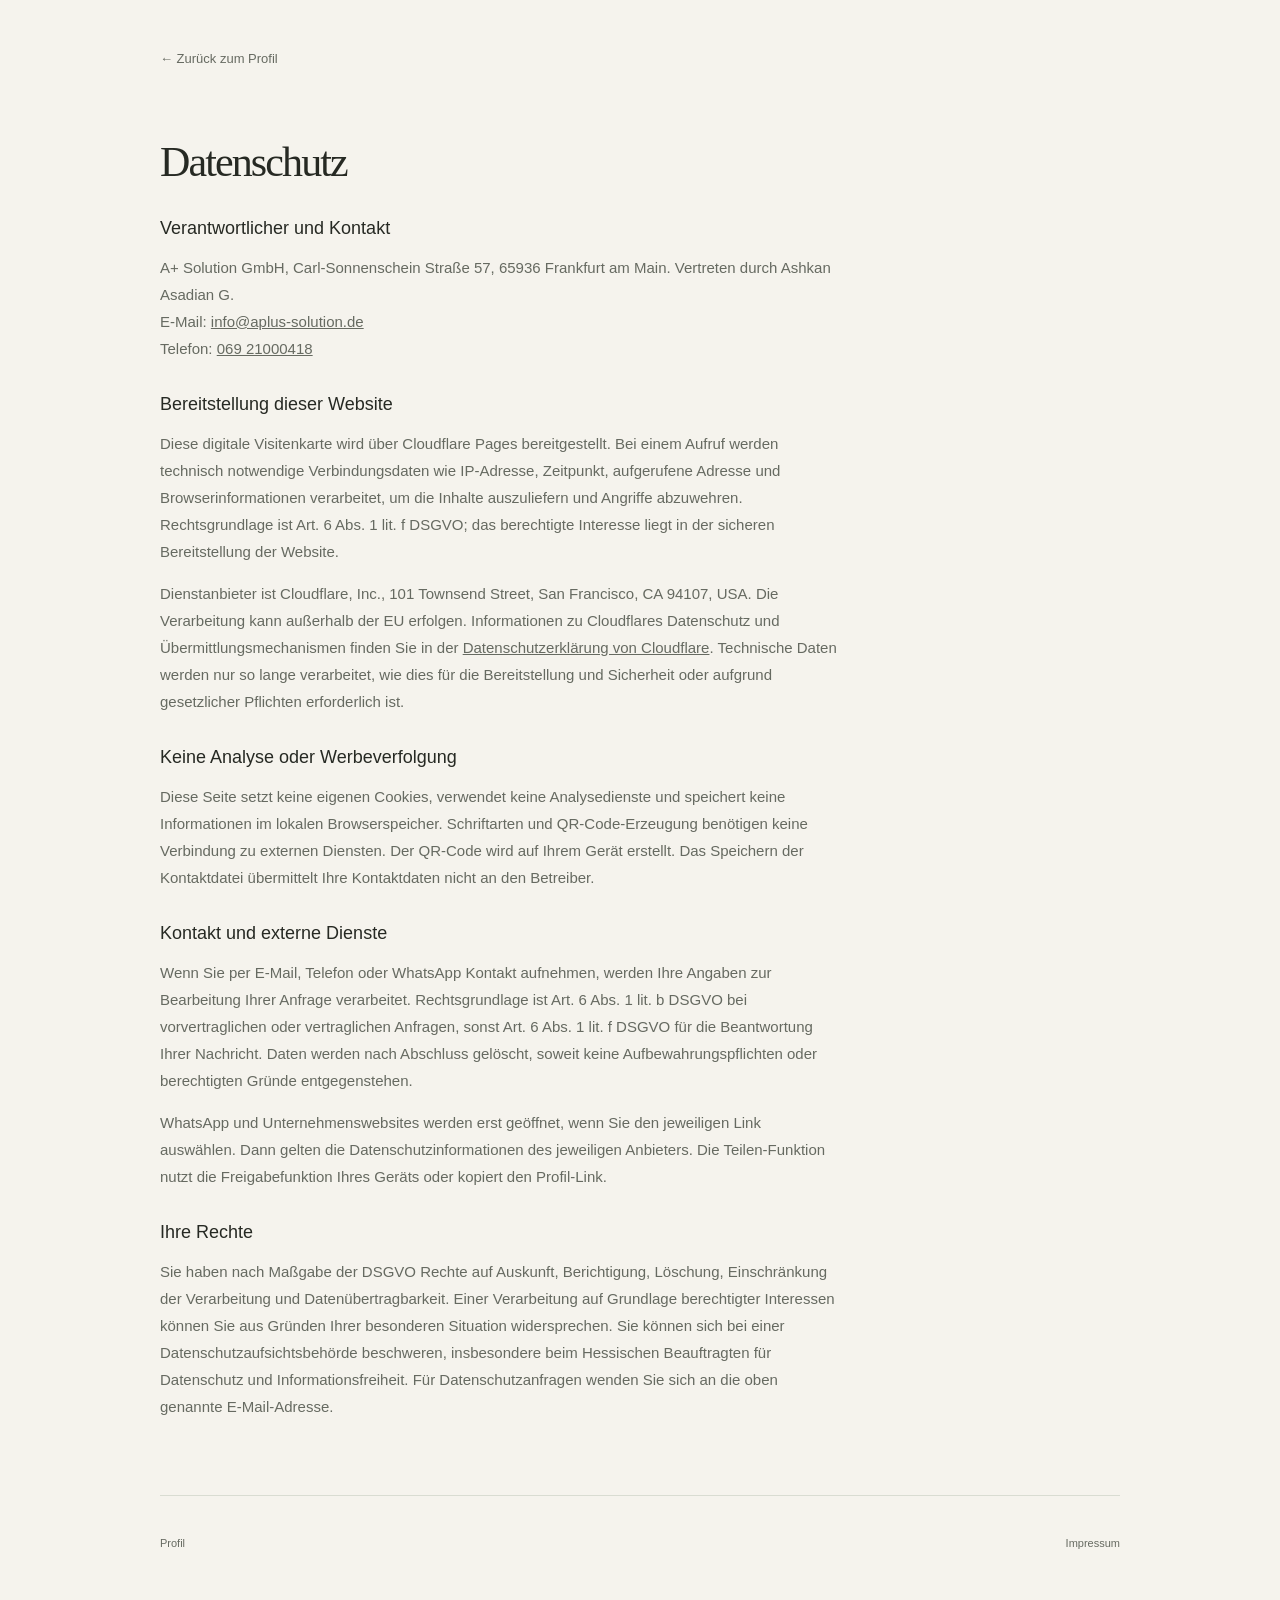
==== datenschutz.html @ 25a26a16 "Redesign personal card with restrained ivory editorial identity" ====
<!doctype html><html lang="de"><head><meta charset="utf-8"><meta name="viewport" content="width=device-width,initial-scale=1"><meta name="robots" content="noindex"><title>Datenschutz · Ashkan Asadian</title><link rel="stylesheet" href="./styles.css"><link rel="icon" href="./favicon.svg"></head><body><div class="page"><header><a href="./">← Zurück zum Profil</a></header><main class="legal"><h1>Datenschutz</h1><h2>Verantwortlicher und Kontakt</h2><p>A+ Solution GmbH, Carl-Sonnenschein Straße 57, 65936 Frankfurt am Main. Vertreten durch Ashkan Asadian G.<br>E-Mail: <a href="mailto:info@aplus-solution.de">info@aplus-solution.de</a><br>Telefon: <a href="tel:+496921000418">069 21000418</a></p><h2>Bereitstellung dieser Website</h2><p>Diese digitale Visitenkarte wird über Cloudflare Pages bereitgestellt. Bei einem Aufruf werden technisch notwendige Verbindungsdaten wie IP-Adresse, Zeitpunkt, aufgerufene Adresse und Browserinformationen verarbeitet, um die Inhalte auszuliefern und Angriffe abzuwehren. Rechtsgrundlage ist Art. 6 Abs. 1 lit. f DSGVO; das berechtigte Interesse liegt in der sicheren Bereitstellung der Website.</p><p>Dienstanbieter ist Cloudflare, Inc., 101 Townsend Street, San Francisco, CA 94107, USA. Die Verarbeitung kann außerhalb der EU erfolgen. Informationen zu Cloudflares Datenschutz und Übermittlungsmechanismen finden Sie in der <a href="https://www.cloudflare.com/privacypolicy/">Datenschutzerklärung von Cloudflare</a>. Technische Daten werden nur so lange verarbeitet, wie dies für die Bereitstellung und Sicherheit oder aufgrund gesetzlicher Pflichten erforderlich ist.</p><h2>Keine Analyse oder Werbeverfolgung</h2><p>Diese Seite setzt keine eigenen Cookies, verwendet keine Analysedienste und speichert keine Informationen im lokalen Browserspeicher. Schriftarten und QR-Code-Erzeugung benötigen keine Verbindung zu externen Diensten. Der QR-Code wird auf Ihrem Gerät erstellt. Das Speichern der Kontaktdatei übermittelt Ihre Kontaktdaten nicht an den Betreiber.</p><h2>Kontakt und externe Dienste</h2><p>Wenn Sie per E-Mail, Telefon oder WhatsApp Kontakt aufnehmen, werden Ihre Angaben zur Bearbeitung Ihrer Anfrage verarbeitet. Rechtsgrundlage ist Art. 6 Abs. 1 lit. b DSGVO bei vorvertraglichen oder vertraglichen Anfragen, sonst Art. 6 Abs. 1 lit. f DSGVO für die Beantwortung Ihrer Nachricht. Daten werden nach Abschluss gelöscht, soweit keine Aufbewahrungspflichten oder berechtigten Gründe entgegenstehen.</p><p>WhatsApp und Unternehmenswebsites werden erst geöffnet, wenn Sie den jeweiligen Link auswählen. Dann gelten die Datenschutzinformationen des jeweiligen Anbieters. Die Teilen-Funktion nutzt die Freigabefunktion Ihres Geräts oder kopiert den Profil-Link.</p><h2>Ihre Rechte</h2><p>Sie haben nach Maßgabe der DSGVO Rechte auf Auskunft, Berichtigung, Löschung, Einschränkung der Verarbeitung und Datenübertragbarkeit. Einer Verarbeitung auf Grundlage berechtigter Interessen können Sie aus Gründen Ihrer besonderen Situation widersprechen. Sie können sich bei einer Datenschutzaufsichtsbehörde beschweren, insbesondere beim Hessischen Beauftragten für Datenschutz und Informationsfreiheit. Für Datenschutzanfragen wenden Sie sich an die oben genannte E-Mail-Adresse.</p></main><footer><a href="./">Profil</a><a href="https://aplus-solution.de/impressum/">Impressum</a></footer></div></body></html>
---- styles.css ----
/* A quiet, typography-led identity. All assets are served locally. */
:root{color-scheme:light;--paper:#f5f3ed;--ink:#262923;--muted:#666a61;--line:#d9dcd2;--accent:#424e3c;font-family:Arial,Helvetica,sans-serif;color:var(--ink);background:var(--paper);font-synthesis:none}
*{box-sizing:border-box}html{scroll-behavior:smooth;scroll-padding-top:28px}body{margin:0}a{color:inherit;text-decoration:none}button{font:inherit;color:inherit;cursor:pointer}a,button{-webkit-tap-highlight-color:transparent}button,a{touch-action:manipulation}button{border:0}a:focus-visible,button:focus-visible{outline:2px solid var(--accent);outline-offset:5px}::selection{background:#dce1d4}.page{max-width:1064px;margin:auto;padding:0 52px}header{display:flex;justify-content:space-between;align-items:center;padding-top:36px;font-size:13px;color:var(--muted)}header a{display:flex;gap:14px;align-items:center;min-height:44px}.intro{padding:76px 0 70px;max-width:690px}.role{font-size:14px;margin:0 0 23px}h1{font-family:Georgia,'Times New Roman',serif;font-size:clamp(38px,5.4vw,62px);font-weight:400;line-height:1.09;letter-spacing:-.045em;margin:0}h1 span{color:var(--accent)}.introduction{max-width:465px;font-size:16px;line-height:1.75;color:var(--muted);margin:26px 0 29px}.intro-actions{display:flex;align-items:center;gap:27px;flex-wrap:wrap}.primary{display:inline-flex;justify-content:center;align-items:center;gap:32px;min-height:52px;background:var(--ink);color:var(--paper);padding:14px 22px;border-radius:3px;font-size:14px;transition:background .18s}.primary:hover{background:var(--accent)}.text-link{font-size:14px;min-height:48px;display:inline-flex;align-items:center;gap:16px}.text-link:hover,footer a:hover,.utilities button:hover{text-decoration:underline;text-underline-offset:5px}h2{font-size:13px;font-weight:400;color:var(--muted);margin:0}.companies{border-top:1px solid var(--line);padding:28px 0 42px}.company-list{display:grid;grid-template-columns:1fr 1fr;gap:60px;margin-top:28px}.company{display:flex;justify-content:space-between;gap:15px;padding:4px 0 8px}.company h3{font-size:22px;font-weight:400;letter-spacing:-.035em;margin:0 0 15px}.company h3 small{font-size:14px;letter-spacing:0}.company p{font-size:14px;line-height:1.7;color:var(--muted);margin:0 0 18px}.domain{font-size:12px;color:var(--muted)}.arrow{font-size:21px;transition:transform .18s}.company:hover .arrow{transform:translate(2px,-2px)}.company:hover .domain{text-decoration:underline;text-underline-offset:4px}.contact{border-top:1px solid var(--line);padding:30px 0 45px;display:grid;grid-template-columns:1fr 1fr;column-gap:60px}.contact-note{font-size:13px;line-height:1.6;color:var(--muted);max-width:220px;margin-top:14px}.contact-links a{min-height:48px;display:flex;align-items:center;justify-content:space-between;gap:15px;font-size:14px}.contact-links a:hover>span:first-child{text-decoration:underline;text-underline-offset:4px}.detail{font-size:12px;color:var(--muted)}.utilities{grid-column:2;display:flex;gap:26px;margin-top:17px}.utilities button{min-height:44px;padding:0;background:none;font-size:12px}footer{border-top:1px solid var(--line);padding:25px 0 35px;display:flex;justify-content:space-between;gap:20px;font-size:11px;color:var(--muted)}footer nav{display:flex;gap:24px}footer a{display:inline-flex;align-items:center;min-height:44px}footer>span{display:flex;align-items:center}.skip{position:absolute;left:20px;top:-100px;background:var(--ink);color:var(--paper);padding:14px;z-index:5}.skip:focus{top:12px}dialog{width:min(390px,calc(100% - 32px));border:0;border-radius:5px;padding:25px;background:var(--paper);color:var(--ink);max-height:calc(100dvh - 32px);overflow:auto}dialog::backdrop{background:rgb(25 28 23 / .45)}.dialog-heading{display:flex;align-items:center;justify-content:space-between;gap:10px}.dialog-heading h2{font-size:17px;color:var(--ink)}#qr-close{width:44px;height:44px;flex-shrink:0;background:none;font-size:27px}dialog p{font-size:13px;color:var(--muted);line-height:1.6}.qr-frame{padding:20px;background:white;width:248px;max-width:100%;margin:24px auto}#qr-render{width:208px;max-width:100%;aspect-ratio:1}#qr-render img,#qr-render canvas{max-width:100%;height:auto}dialog .primary{width:100%}#toast{position:fixed;bottom:max(24px,env(safe-area-inset-bottom));left:50%;transform:translateX(-50%);padding:14px 20px;border-radius:3px;max-width:calc(100% - 32px);width:max-content;background:var(--ink);color:var(--paper);font-size:13px;opacity:0;pointer-events:none;transition:opacity .2s}#toast.visible{opacity:1}[hidden]{display:none!important}.legal{padding:60px 0;max-width:680px}.legal h1{font-size:42px}.legal h2{font-size:18px;color:var(--ink);margin-top:32px}.legal p{font-size:15px;line-height:1.8;color:var(--muted)}.legal a{text-decoration:underline;overflow-wrap:anywhere}
@media(max-width:650px){.page{padding:0 25px}header{padding-top:18px;font-size:12px}.intro{padding:42px 0 44px}.role{font-size:12px;margin-bottom:19px}h1{font-size:clamp(35px,8.4vw,51px)}.introduction{font-size:14px;line-height:1.7;margin:23px 0}.intro-actions{gap:6px;align-items:stretch;flex-direction:column}.primary{min-height:52px}.text-link{justify-content:center;font-size:13px}.companies{padding:25px 0 31px}.company-list{grid-template-columns:1fr;gap:29px;margin-top:24px}.company h3{font-size:22px;margin-bottom:10px}.company p{font-size:13px;margin-bottom:10px;max-width:290px}.desktop-break{display:none}.contact{grid-template-columns:1fr;padding:26px 0 30px;gap:10px}.contact-note{max-width:none;margin:10px 0 12px;font-size:12px}.contact-links a{min-height:51px}.utilities{grid-column:auto;margin-top:12px;gap:30px}footer{flex-direction:column;gap:8px;padding:22px 0 24px}footer nav{gap:25px}.legal{padding:40px 0}.legal h1{font-size:34px}}
@media(max-width:350px){.page{padding-inline:20px}.intro{padding-top:28px}.detail{font-size:11px}h1{font-size:34px}}
@media(prefers-reduced-motion:reduce){html{scroll-behavior:auto}*,*::before,*::after{transition:none!important}}
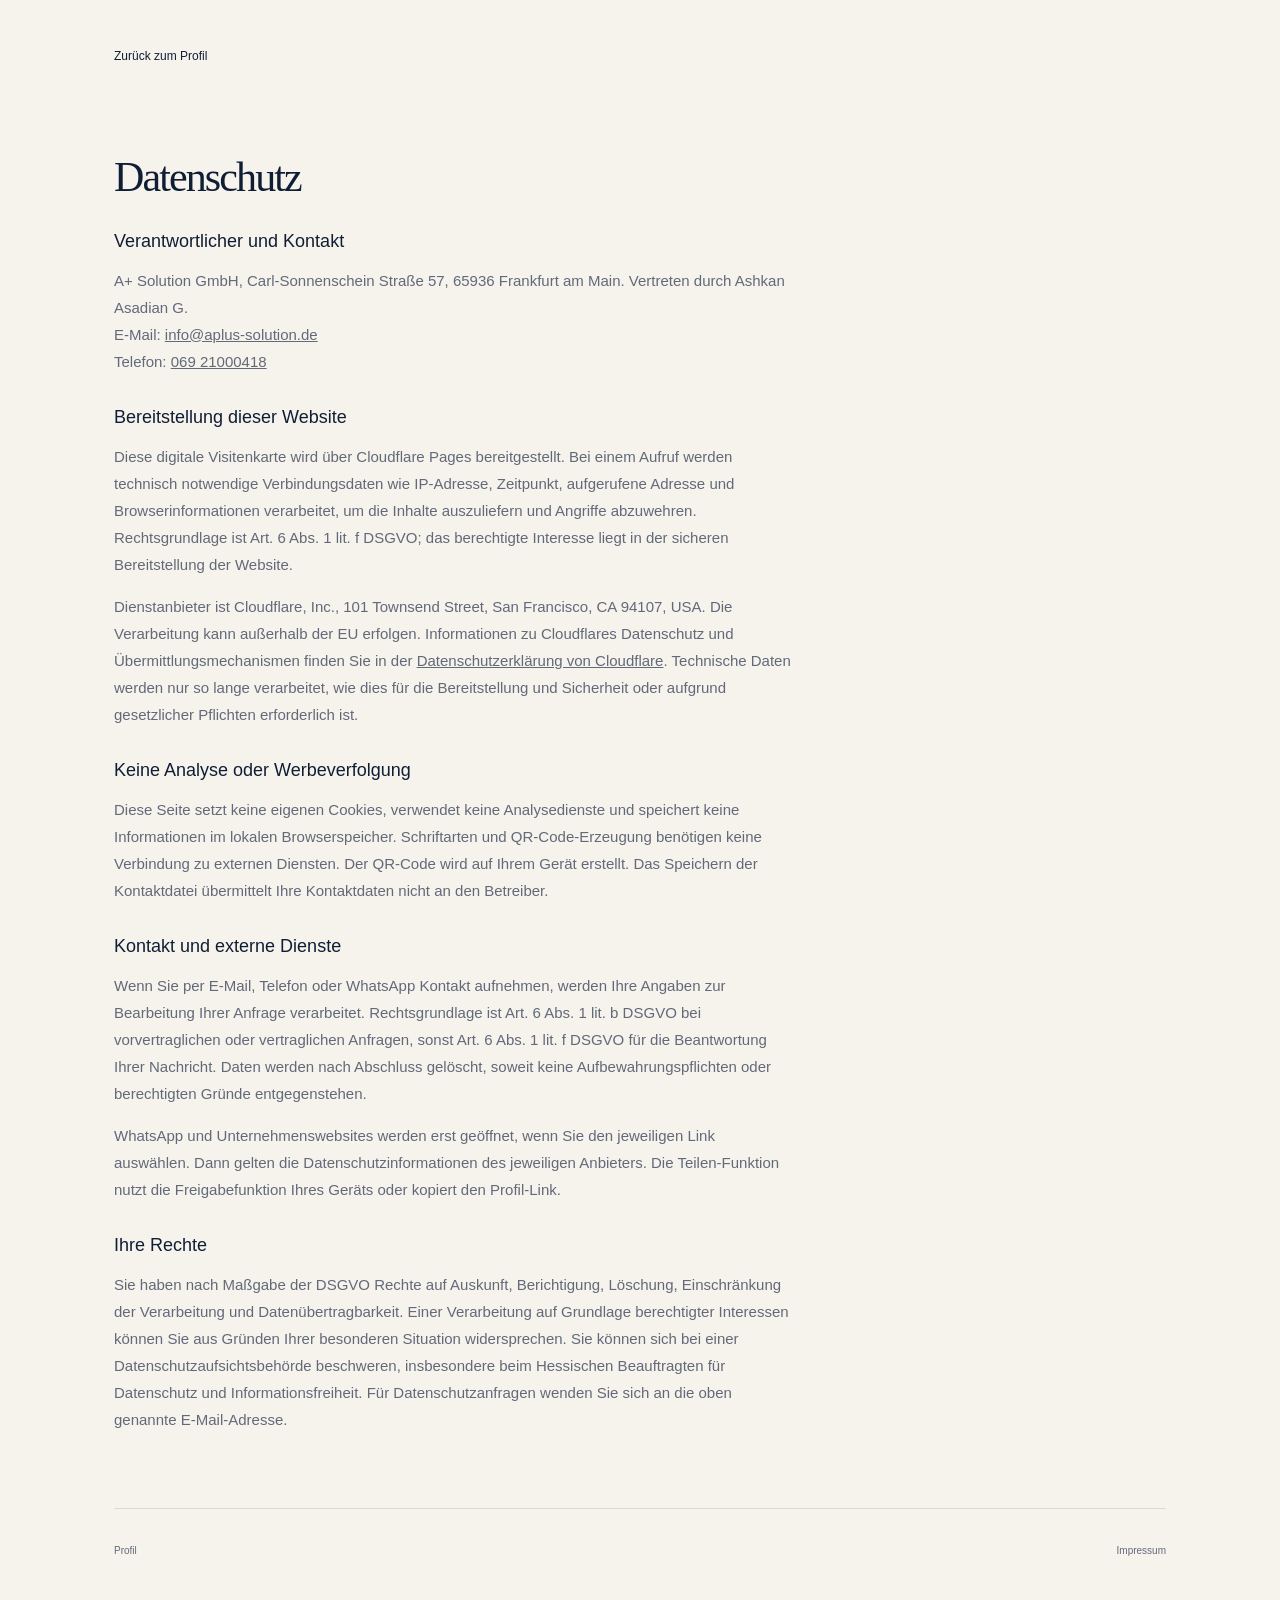
==== commit ce125da9: "Apply navy and gold identity, remove arrows and embed critical styles" ====
--- a/datenschutz.html
+++ b/datenschutz.html
@@ -1 +1 @@
-<!doctype html><html lang="de"><head><meta charset="utf-8"><meta name="viewport" content="width=device-width,initial-scale=1"><meta name="robots" content="noindex"><title>Datenschutz · Ashkan Asadian</title><link rel="stylesheet" href="./styles.css"><link rel="icon" href="./favicon.svg"></head><body><div class="page"><header><a href="./">← Zurück zum Profil</a></header><main class="legal"><h1>Datenschutz</h1><h2>Verantwortlicher und Kontakt</h2><p>A+ Solution GmbH, Carl-Sonnenschein Straße 57, 65936 Frankfurt am Main. Vertreten durch Ashkan Asadian G.<br>E-Mail: <a href="mailto:info@aplus-solution.de">info@aplus-solution.de</a><br>Telefon: <a href="tel:+496921000418">069 21000418</a></p><h2>Bereitstellung dieser Website</h2><p>Diese digitale Visitenkarte wird über Cloudflare Pages bereitgestellt. Bei einem Aufruf werden technisch notwendige Verbindungsdaten wie IP-Adresse, Zeitpunkt, aufgerufene Adresse und Browserinformationen verarbeitet, um die Inhalte auszuliefern und Angriffe abzuwehren. Rechtsgrundlage ist Art. 6 Abs. 1 lit. f DSGVO; das berechtigte Interesse liegt in der sicheren Bereitstellung der Website.</p><p>Dienstanbieter ist Cloudflare, Inc., 101 Townsend Street, San Francisco, CA 94107, USA. Die Verarbeitung kann außerhalb der EU erfolgen. Informationen zu Cloudflares Datenschutz und Übermittlungsmechanismen finden Sie in der <a href="https://www.cloudflare.com/privacypolicy/">Datenschutzerklärung von Cloudflare</a>. Technische Daten werden nur so lange verarbeitet, wie dies für die Bereitstellung und Sicherheit oder aufgrund gesetzlicher Pflichten erforderlich ist.</p><h2>Keine Analyse oder Werbeverfolgung</h2><p>Diese Seite setzt keine eigenen Cookies, verwendet keine Analysedienste und speichert keine Informationen im lokalen Browserspeicher. Schriftarten und QR-Code-Erzeugung benötigen keine Verbindung zu externen Diensten. Der QR-Code wird auf Ihrem Gerät erstellt. Das Speichern der Kontaktdatei übermittelt Ihre Kontaktdaten nicht an den Betreiber.</p><h2>Kontakt und externe Dienste</h2><p>Wenn Sie per E-Mail, Telefon oder WhatsApp Kontakt aufnehmen, werden Ihre Angaben zur Bearbeitung Ihrer Anfrage verarbeitet. Rechtsgrundlage ist Art. 6 Abs. 1 lit. b DSGVO bei vorvertraglichen oder vertraglichen Anfragen, sonst Art. 6 Abs. 1 lit. f DSGVO für die Beantwortung Ihrer Nachricht. Daten werden nach Abschluss gelöscht, soweit keine Aufbewahrungspflichten oder berechtigten Gründe entgegenstehen.</p><p>WhatsApp und Unternehmenswebsites werden erst geöffnet, wenn Sie den jeweiligen Link auswählen. Dann gelten die Datenschutzinformationen des jeweiligen Anbieters. Die Teilen-Funktion nutzt die Freigabefunktion Ihres Geräts oder kopiert den Profil-Link.</p><h2>Ihre Rechte</h2><p>Sie haben nach Maßgabe der DSGVO Rechte auf Auskunft, Berichtigung, Löschung, Einschränkung der Verarbeitung und Datenübertragbarkeit. Einer Verarbeitung auf Grundlage berechtigter Interessen können Sie aus Gründen Ihrer besonderen Situation widersprechen. Sie können sich bei einer Datenschutzaufsichtsbehörde beschweren, insbesondere beim Hessischen Beauftragten für Datenschutz und Informationsfreiheit. Für Datenschutzanfragen wenden Sie sich an die oben genannte E-Mail-Adresse.</p></main><footer><a href="./">Profil</a><a href="https://aplus-solution.de/impressum/">Impressum</a></footer></div></body></html>+<!doctype html><html lang="de"><head><meta charset="utf-8"><meta name="viewport" content="width=device-width,initial-scale=1"><meta name="robots" content="noindex"><title>Datenschutz · Ashkan Asadian</title><link rel="stylesheet" href="./styles.css?v=988e90525bb2"><link rel="icon" href="./favicon.svg"></head><body><div class="page"><header><a href="./">Zurück zum Profil</a></header><main class="legal"><h1>Datenschutz</h1><h2>Verantwortlicher und Kontakt</h2><p>A+ Solution GmbH, Carl-Sonnenschein Straße 57, 65936 Frankfurt am Main. Vertreten durch Ashkan Asadian G.<br>E-Mail: <a href="mailto:info@aplus-solution.de">info@aplus-solution.de</a><br>Telefon: <a href="tel:+496921000418">069 21000418</a></p><h2>Bereitstellung dieser Website</h2><p>Diese digitale Visitenkarte wird über Cloudflare Pages bereitgestellt. Bei einem Aufruf werden technisch notwendige Verbindungsdaten wie IP-Adresse, Zeitpunkt, aufgerufene Adresse und Browserinformationen verarbeitet, um die Inhalte auszuliefern und Angriffe abzuwehren. Rechtsgrundlage ist Art. 6 Abs. 1 lit. f DSGVO; das berechtigte Interesse liegt in der sicheren Bereitstellung der Website.</p><p>Dienstanbieter ist Cloudflare, Inc., 101 Townsend Street, San Francisco, CA 94107, USA. Die Verarbeitung kann außerhalb der EU erfolgen. Informationen zu Cloudflares Datenschutz und Übermittlungsmechanismen finden Sie in der <a href="https://www.cloudflare.com/privacypolicy/">Datenschutzerklärung von Cloudflare</a>. Technische Daten werden nur so lange verarbeitet, wie dies für die Bereitstellung und Sicherheit oder aufgrund gesetzlicher Pflichten erforderlich ist.</p><h2>Keine Analyse oder Werbeverfolgung</h2><p>Diese Seite setzt keine eigenen Cookies, verwendet keine Analysedienste und speichert keine Informationen im lokalen Browserspeicher. Schriftarten und QR-Code-Erzeugung benötigen keine Verbindung zu externen Diensten. Der QR-Code wird auf Ihrem Gerät erstellt. Das Speichern der Kontaktdatei übermittelt Ihre Kontaktdaten nicht an den Betreiber.</p><h2>Kontakt und externe Dienste</h2><p>Wenn Sie per E-Mail, Telefon oder WhatsApp Kontakt aufnehmen, werden Ihre Angaben zur Bearbeitung Ihrer Anfrage verarbeitet. Rechtsgrundlage ist Art. 6 Abs. 1 lit. b DSGVO bei vorvertraglichen oder vertraglichen Anfragen, sonst Art. 6 Abs. 1 lit. f DSGVO für die Beantwortung Ihrer Nachricht. Daten werden nach Abschluss gelöscht, soweit keine Aufbewahrungspflichten oder berechtigten Gründe entgegenstehen.</p><p>WhatsApp und Unternehmenswebsites werden erst geöffnet, wenn Sie den jeweiligen Link auswählen. Dann gelten die Datenschutzinformationen des jeweiligen Anbieters. Die Teilen-Funktion nutzt die Freigabefunktion Ihres Geräts oder kopiert den Profil-Link.</p><h2>Ihre Rechte</h2><p>Sie haben nach Maßgabe der DSGVO Rechte auf Auskunft, Berichtigung, Löschung, Einschränkung der Verarbeitung und Datenübertragbarkeit. Einer Verarbeitung auf Grundlage berechtigter Interessen können Sie aus Gründen Ihrer besonderen Situation widersprechen. Sie können sich bei einer Datenschutzaufsichtsbehörde beschweren, insbesondere beim Hessischen Beauftragten für Datenschutz und Informationsfreiheit. Für Datenschutzanfragen wenden Sie sich an die oben genannte E-Mail-Adresse.</p></main><footer><a href="./">Profil</a><a href="https://aplus-solution.de/impressum/">Impressum</a></footer></div></body></html>
--- a/styles.css
+++ b/styles.css
@@ -1,6 +1,167 @@
-/* A quiet, typography-led identity. All assets are served locally. */
-:root{color-scheme:light;--paper:#f5f3ed;--ink:#262923;--muted:#666a61;--line:#d9dcd2;--accent:#424e3c;font-family:Arial,Helvetica,sans-serif;color:var(--ink);background:var(--paper);font-synthesis:none}
-*{box-sizing:border-box}html{scroll-behavior:smooth;scroll-padding-top:28px}body{margin:0}a{color:inherit;text-decoration:none}button{font:inherit;color:inherit;cursor:pointer}a,button{-webkit-tap-highlight-color:transparent}button,a{touch-action:manipulation}button{border:0}a:focus-visible,button:focus-visible{outline:2px solid var(--accent);outline-offset:5px}::selection{background:#dce1d4}.page{max-width:1064px;margin:auto;padding:0 52px}header{display:flex;justify-content:space-between;align-items:center;padding-top:36px;font-size:13px;color:var(--muted)}header a{display:flex;gap:14px;align-items:center;min-height:44px}.intro{padding:76px 0 70px;max-width:690px}.role{font-size:14px;margin:0 0 23px}h1{font-family:Georgia,'Times New Roman',serif;font-size:clamp(38px,5.4vw,62px);font-weight:400;line-height:1.09;letter-spacing:-.045em;margin:0}h1 span{color:var(--accent)}.introduction{max-width:465px;font-size:16px;line-height:1.75;color:var(--muted);margin:26px 0 29px}.intro-actions{display:flex;align-items:center;gap:27px;flex-wrap:wrap}.primary{display:inline-flex;justify-content:center;align-items:center;gap:32px;min-height:52px;background:var(--ink);color:var(--paper);padding:14px 22px;border-radius:3px;font-size:14px;transition:background .18s}.primary:hover{background:var(--accent)}.text-link{font-size:14px;min-height:48px;display:inline-flex;align-items:center;gap:16px}.text-link:hover,footer a:hover,.utilities button:hover{text-decoration:underline;text-underline-offset:5px}h2{font-size:13px;font-weight:400;color:var(--muted);margin:0}.companies{border-top:1px solid var(--line);padding:28px 0 42px}.company-list{display:grid;grid-template-columns:1fr 1fr;gap:60px;margin-top:28px}.company{display:flex;justify-content:space-between;gap:15px;padding:4px 0 8px}.company h3{font-size:22px;font-weight:400;letter-spacing:-.035em;margin:0 0 15px}.company h3 small{font-size:14px;letter-spacing:0}.company p{font-size:14px;line-height:1.7;color:var(--muted);margin:0 0 18px}.domain{font-size:12px;color:var(--muted)}.arrow{font-size:21px;transition:transform .18s}.company:hover .arrow{transform:translate(2px,-2px)}.company:hover .domain{text-decoration:underline;text-underline-offset:4px}.contact{border-top:1px solid var(--line);padding:30px 0 45px;display:grid;grid-template-columns:1fr 1fr;column-gap:60px}.contact-note{font-size:13px;line-height:1.6;color:var(--muted);max-width:220px;margin-top:14px}.contact-links a{min-height:48px;display:flex;align-items:center;justify-content:space-between;gap:15px;font-size:14px}.contact-links a:hover>span:first-child{text-decoration:underline;text-underline-offset:4px}.detail{font-size:12px;color:var(--muted)}.utilities{grid-column:2;display:flex;gap:26px;margin-top:17px}.utilities button{min-height:44px;padding:0;background:none;font-size:12px}footer{border-top:1px solid var(--line);padding:25px 0 35px;display:flex;justify-content:space-between;gap:20px;font-size:11px;color:var(--muted)}footer nav{display:flex;gap:24px}footer a{display:inline-flex;align-items:center;min-height:44px}footer>span{display:flex;align-items:center}.skip{position:absolute;left:20px;top:-100px;background:var(--ink);color:var(--paper);padding:14px;z-index:5}.skip:focus{top:12px}dialog{width:min(390px,calc(100% - 32px));border:0;border-radius:5px;padding:25px;background:var(--paper);color:var(--ink);max-height:calc(100dvh - 32px);overflow:auto}dialog::backdrop{background:rgb(25 28 23 / .45)}.dialog-heading{display:flex;align-items:center;justify-content:space-between;gap:10px}.dialog-heading h2{font-size:17px;color:var(--ink)}#qr-close{width:44px;height:44px;flex-shrink:0;background:none;font-size:27px}dialog p{font-size:13px;color:var(--muted);line-height:1.6}.qr-frame{padding:20px;background:white;width:248px;max-width:100%;margin:24px auto}#qr-render{width:208px;max-width:100%;aspect-ratio:1}#qr-render img,#qr-render canvas{max-width:100%;height:auto}dialog .primary{width:100%}#toast{position:fixed;bottom:max(24px,env(safe-area-inset-bottom));left:50%;transform:translateX(-50%);padding:14px 20px;border-radius:3px;max-width:calc(100% - 32px);width:max-content;background:var(--ink);color:var(--paper);font-size:13px;opacity:0;pointer-events:none;transition:opacity .2s}#toast.visible{opacity:1}[hidden]{display:none!important}.legal{padding:60px 0;max-width:680px}.legal h1{font-size:42px}.legal h2{font-size:18px;color:var(--ink);margin-top:32px}.legal p{font-size:15px;line-height:1.8;color:var(--muted)}.legal a{text-decoration:underline;overflow-wrap:anywhere}
-@media(max-width:650px){.page{padding:0 25px}header{padding-top:18px;font-size:12px}.intro{padding:42px 0 44px}.role{font-size:12px;margin-bottom:19px}h1{font-size:clamp(35px,8.4vw,51px)}.introduction{font-size:14px;line-height:1.7;margin:23px 0}.intro-actions{gap:6px;align-items:stretch;flex-direction:column}.primary{min-height:52px}.text-link{justify-content:center;font-size:13px}.companies{padding:25px 0 31px}.company-list{grid-template-columns:1fr;gap:29px;margin-top:24px}.company h3{font-size:22px;margin-bottom:10px}.company p{font-size:13px;margin-bottom:10px;max-width:290px}.desktop-break{display:none}.contact{grid-template-columns:1fr;padding:26px 0 30px;gap:10px}.contact-note{max-width:none;margin:10px 0 12px;font-size:12px}.contact-links a{min-height:51px}.utilities{grid-column:auto;margin-top:12px;gap:30px}footer{flex-direction:column;gap:8px;padding:22px 0 24px}footer nav{gap:25px}.legal{padding:40px 0}.legal h1{font-size:34px}}
-@media(max-width:350px){.page{padding-inline:20px}.intro{padding-top:28px}.detail{font-size:11px}h1{font-size:34px}}
-@media(prefers-reduced-motion:reduce){html{scroll-behavior:auto}*,*::before,*::after{transition:none!important}}
+/* Personal identity: ink, warm paper and typographic contrast. */
+:root {
+  color-scheme: light;
+  --paper: #f6f3ec;
+  --ink: #101e35;
+  --muted: #626979;
+  --line: #dedaca;
+  --accent: #d3b77c;
+  font-family: Arial, Helvetica, sans-serif;
+  color: var(--ink);
+  background: var(--paper);
+  font-synthesis: none;
+}
+* { box-sizing: border-box; }
+body { margin: 0; }
+html { scroll-behavior: smooth; scroll-padding-top: 24px; }
+a { color: inherit; text-decoration: none; }
+button { font: inherit; color: inherit; cursor: pointer; border: 0; }
+a, button { touch-action: manipulation; -webkit-tap-highlight-color: transparent; }
+a:focus-visible, button:focus-visible { outline: 2px solid #c0a269; outline-offset: 5px; }
+::selection { background: #d3b77c; color: #101e35; }
+.page { max-width: 1180px; margin: auto; padding: 0 64px; }
+header { display: flex; align-items: center; gap: 24px; min-height: 112px; font-size: 12px; }
+header a { display: inline-flex; align-items: center; gap: 20px; min-height: 44px; }
+.wordmark { display: flex; align-items: center; gap: 14px; }
+.monogram { color: var(--accent); font: 38px/1 Georgia, serif; letter-spacing: -.07em; }
+.monogram > span { font: 22px/1 Arial, sans-serif; vertical-align: top; }
+.wordmark-name { font-size: 12px; color: #d6dbe3; }
+.location { margin-left: auto; color: #c5cbd5; }
+.header-contact { margin-left: 28px; }
+.profile-page { background: var(--paper); }
+.profile-page header { color: var(--paper); background: var(--ink); position: relative; }
+.profile-page header::before, .intro::before {
+  content: ''; position: absolute; inset: 0; background: var(--ink); box-shadow: 0 0 0 100vmax var(--ink); clip-path: inset(0 -100vmax); z-index: -1;
+}
+.profile-page header, .intro { isolation: isolate; }
+.intro {
+  position: relative; background: var(--ink); color: var(--paper);
+  display: grid; grid-template-columns: 1.15fr 1fr; column-gap: 76px;
+  align-items: center; padding: 45px 0 64px;
+}
+.role { display: flex; align-items: center; gap: 12px; color: #c5cbd5; font-size: 12px; margin: 0 0 25px; }
+.role::before { content: ""; width: 23px; height: 2px; background: var(--accent); }
+h1 { font: 400 clamp(46px, 5.5vw, 68px)/.99 Georgia, 'Times New Roman', serif; letter-spacing: -.045em; margin: 0; }
+h1 em { font-weight: 400; color: var(--accent); }
+.identity-brands { color: #bac4d2; font-size: 12px; margin: 26px 0 0; }
+.identity-brands span { color: var(--accent); padding: 0 10px; }
+.connection-label { font-size: 11px; color: var(--accent); display: block; margin-bottom: 20px; }
+.intro-detail { background: #192941; padding: 31px; border-radius: 7px; max-width: 410px; }
+h1 span { display: block; font: 400 24px/1.4 Arial, sans-serif; letter-spacing: -.025em; margin-top: 20px; }
+.introduction { font: 400 25px/1.4 Georgia, serif; margin: 0 0 17px; letter-spacing: -.025em; }
+.intro-copy { color: #c5cbd5; font-size: 14px; line-height: 1.75; max-width: 350px; margin: 0 0 27px; }
+.intro-actions { display: flex; flex-direction: column; align-items: stretch; gap: 7px; }
+.primary {
+  display: inline-flex; align-items: center; justify-content: space-between; gap: 40px;
+  min-height: 54px; padding: 15px 22px; border-radius: 3px; background: var(--ink); color: var(--paper);
+  font-size: 13px; transition: background .2s, color .2s;
+}
+.intro .primary { background: var(--accent); color: #101e35; min-width: 239px; font-weight: 600; justify-content: center; }
+.intro .primary:hover { background: #e2c993; }
+.primary:hover { background: #253a59; }
+.text-link { min-height: 44px; display: inline-flex; align-items: center; justify-content: center; gap: 18px; font-size: 12px; }
+.intro .text-link { border: 1px solid #3a465b; border-radius: 3px; }
+.text-link:hover, footer a:hover, .utilities button:hover { text-decoration: underline; text-underline-offset: 5px; }
+h2 { margin: 0; font-size: 13px; font-weight: 400; }
+.companies { padding: 39px 0 43px; }
+.section-heading { display: flex; align-items: center; justify-content: space-between; gap: 20px; }
+.section-heading h2 { color: var(--muted); font-size: 12px; }
+.section-heading > span { color: var(--muted); font: italic 16px Georgia, serif; }
+.company-list { display: grid; grid-template-columns: 1fr 1fr; gap: 24px; margin-top: 28px; }
+.company { display: flex; justify-content: space-between; gap: 15px; padding: 27px 29px; background: #fffdf8; border-radius: 7px; box-shadow: 0 8px 25px rgb(16 30 53 / .035); transition: background .2s; }
+.company:hover { background: #ede7da; }
+.company > div { width: 100%; }
+.company .company-field { font-size: 11px; color: var(--muted); margin: 0 0 16px; }
+.company h3 { font-size: 29px; font-weight: 400; letter-spacing: -.05em; margin: 0 0 14px; }
+.company h3 small { font-size: 12px; letter-spacing: 0; }
+.company.esthetic h3 { font: italic 32px/1 Georgia, serif; letter-spacing: -.04em; }
+.company p { font-size: 13px; line-height: 1.7; color: var(--muted); margin: 0 0 17px; }
+.domain { color: var(--muted); font-size: 11px; }
+.company-visit { display: block; margin-top: 21px; color: #846535; font-size: 11px; font-weight: 600; }
+
+.company:hover .domain { text-decoration: underline; text-underline-offset: 5px; }
+.contact { background: var(--ink); color: var(--paper); border-radius: 8px; padding: 34px 32px 23px; margin-bottom: 32px; display: grid; grid-template-columns: 1fr 1fr; gap: 0 50px; }
+.contact h2 { font: 400 29px/1.23 Georgia, serif; letter-spacing: -.025em; }
+.contact h2 em { font-weight: 400; color: var(--accent); }
+.contact-note { color: #b7c1d0; font-size: 11px; line-height: 1.6; margin-top: 17px; }
+.contact-links a { min-height: 48px; display: flex; align-items: center; justify-content: space-between; gap: 12px; font-size: 13px; border-bottom: 1px solid #2a3950; }
+.contact-links a:hover > span:first-child { text-decoration: underline; text-underline-offset: 4px; }
+.detail { font-size: 12px; color: #c5cfde; }
+.utilities { grid-column: 2; display: flex; gap: 27px; margin-top: 13px; }
+.utilities button { min-height: 44px; padding: 0; background: none; font-size: 12px; color: var(--accent); }
+footer { border-top: 1px solid var(--line); padding: 20px 0 29px; display: flex; justify-content: space-between; gap: 20px; font-size: 10px; color: var(--muted); }
+footer nav { display: flex; gap: 24px; }
+footer a, footer > span { display: inline-flex; align-items: center; min-height: 44px; }
+.skip { position: absolute; left: 20px; top: -100px; padding: 14px; background: var(--paper); color: var(--ink); z-index: 5; }
+.skip:focus { top: 12px; }
+dialog { width: min(390px, calc(100% - 32px)); max-height: calc(100dvh - 32px); overflow: auto; border: 0; border-radius: 5px; padding: 25px; background: var(--paper); color: var(--ink); }
+dialog::backdrop { background: rgb(25 28 23 / .55); }
+.dialog-heading { display: flex; align-items: center; justify-content: space-between; gap: 10px; }
+.dialog-heading h2 { font: 20px Georgia, serif; }
+#qr-close { width: 44px; height: 44px; flex-shrink: 0; background: none; font-size: 27px; }
+dialog p { font-size: 13px; color: var(--muted); line-height: 1.6; }
+.qr-frame { padding: 20px; background: white; width: 248px; max-width: 100%; margin: 24px auto; }
+#qr-render { width: 208px; max-width: 100%; aspect-ratio: 1; }
+#qr-render img, #qr-render canvas { max-width: 100%; height: auto; }
+dialog .primary { width: 100%; }
+#toast { position: fixed; bottom: max(24px, env(safe-area-inset-bottom)); left: 50%; transform: translateX(-50%); padding: 14px 20px; border-radius: 3px; max-width: calc(100% - 32px); width: max-content; background: var(--ink); color: var(--paper); font-size: 13px; opacity: 0; pointer-events: none; transition: opacity .2s; }
+#toast.visible { opacity: 1; }
+[hidden] { display: none !important; }
+.legal { padding: 45px 0 60px; max-width: 680px; }
+.legal h1 { font-size: 42px; }
+.legal h2 { font-size: 18px; margin-top: 32px; }
+.legal p { color: var(--muted); font-size: 15px; line-height: 1.8; }
+.legal a { text-decoration: underline; overflow-wrap: anywhere; }
+@media (max-width: 760px) {
+  .page { padding-inline: 28px; }
+
+  header { min-height: 83px; gap: 16px; }
+  .wordmark { font-size: 29px; }
+  .header-contact { margin-left: 0; font-size: 11px; gap: 9px; }
+  .location { font-size: 10px; }
+  .intro { grid-template-columns: 1fr; padding: 21px 0 28px; gap: 22px; }
+  .intro-detail { background: transparent; padding: 0; max-width: none; }
+  .connection-label, .identity-brands { display: none; }
+  .wordmark-name { display: none; }
+  .role { margin-bottom: 19px; font-size: 11px; }
+  h1 { font-size: 49px; line-height: 1.02; }
+  h1 br { display: none; }
+  h1 em::before { content: ' '; }
+  h1 span { font-size: 25px; margin-top: 12px; }
+  .introduction { display: none; }
+  .intro-copy { font-size: 13px; line-height: 1.65; margin: 0 0 22px; max-width: 370px; }
+  .intro-actions { align-items: stretch; gap: 4px; }
+  .intro .primary { min-width: 0; min-height: 54px; }
+  .text-link { justify-content: center; }
+  .companies { padding: 29px 0 30px; }
+  .section-heading > span { font-size: 12px; }
+  .company-list { grid-template-columns: 1fr; gap: 13px; margin-top: 23px; }
+  .company { padding: 23px; }
+  .company-visit { display: inline-block; float: right; margin-top: 0; font-size: 10px; }
+  .company .company-field { font-size: 10px; margin-bottom: 10px; }
+  .company h3 { font-size: 27px; margin-bottom: 10px; }
+  .company.esthetic h3 { font-size: 30px; }
+  .company p { font-size: 12px; margin-bottom: 11px; max-width: 295px; }
+  .desktop-break { display: none; }
+  .contact { grid-template-columns: 1fr; padding: 27px 23px 20px; gap: 15px; margin-inline: -10px; }
+  .contact h2 { font-size: 29px; }
+  .contact-note { margin: 13px 0 0; }
+  .contact-links a { min-height: 51px; }
+  .utilities { grid-column: auto; margin-top: 0; }
+  footer { flex-direction: column; gap: 0; padding: 16px 0 24px; }
+  footer > span { min-height: 30px; }
+  .legal { padding-top: 25px; }
+}
+@media (max-width: 390px) {
+  .page { padding-inline: 23px; }
+
+  h1 { font-size: 43px; }
+  h1 span { font-size: 23px; }
+  .intro { padding-top: 22px; gap: 23px; }
+  .detail { font-size: 11px; }
+  .section-heading > span { font-size: 10px; }
+}
+@media (prefers-reduced-motion: reduce) {
+  html { scroll-behavior: auto; }
+  *, *::before, *::after { transition: none !important; }
+}
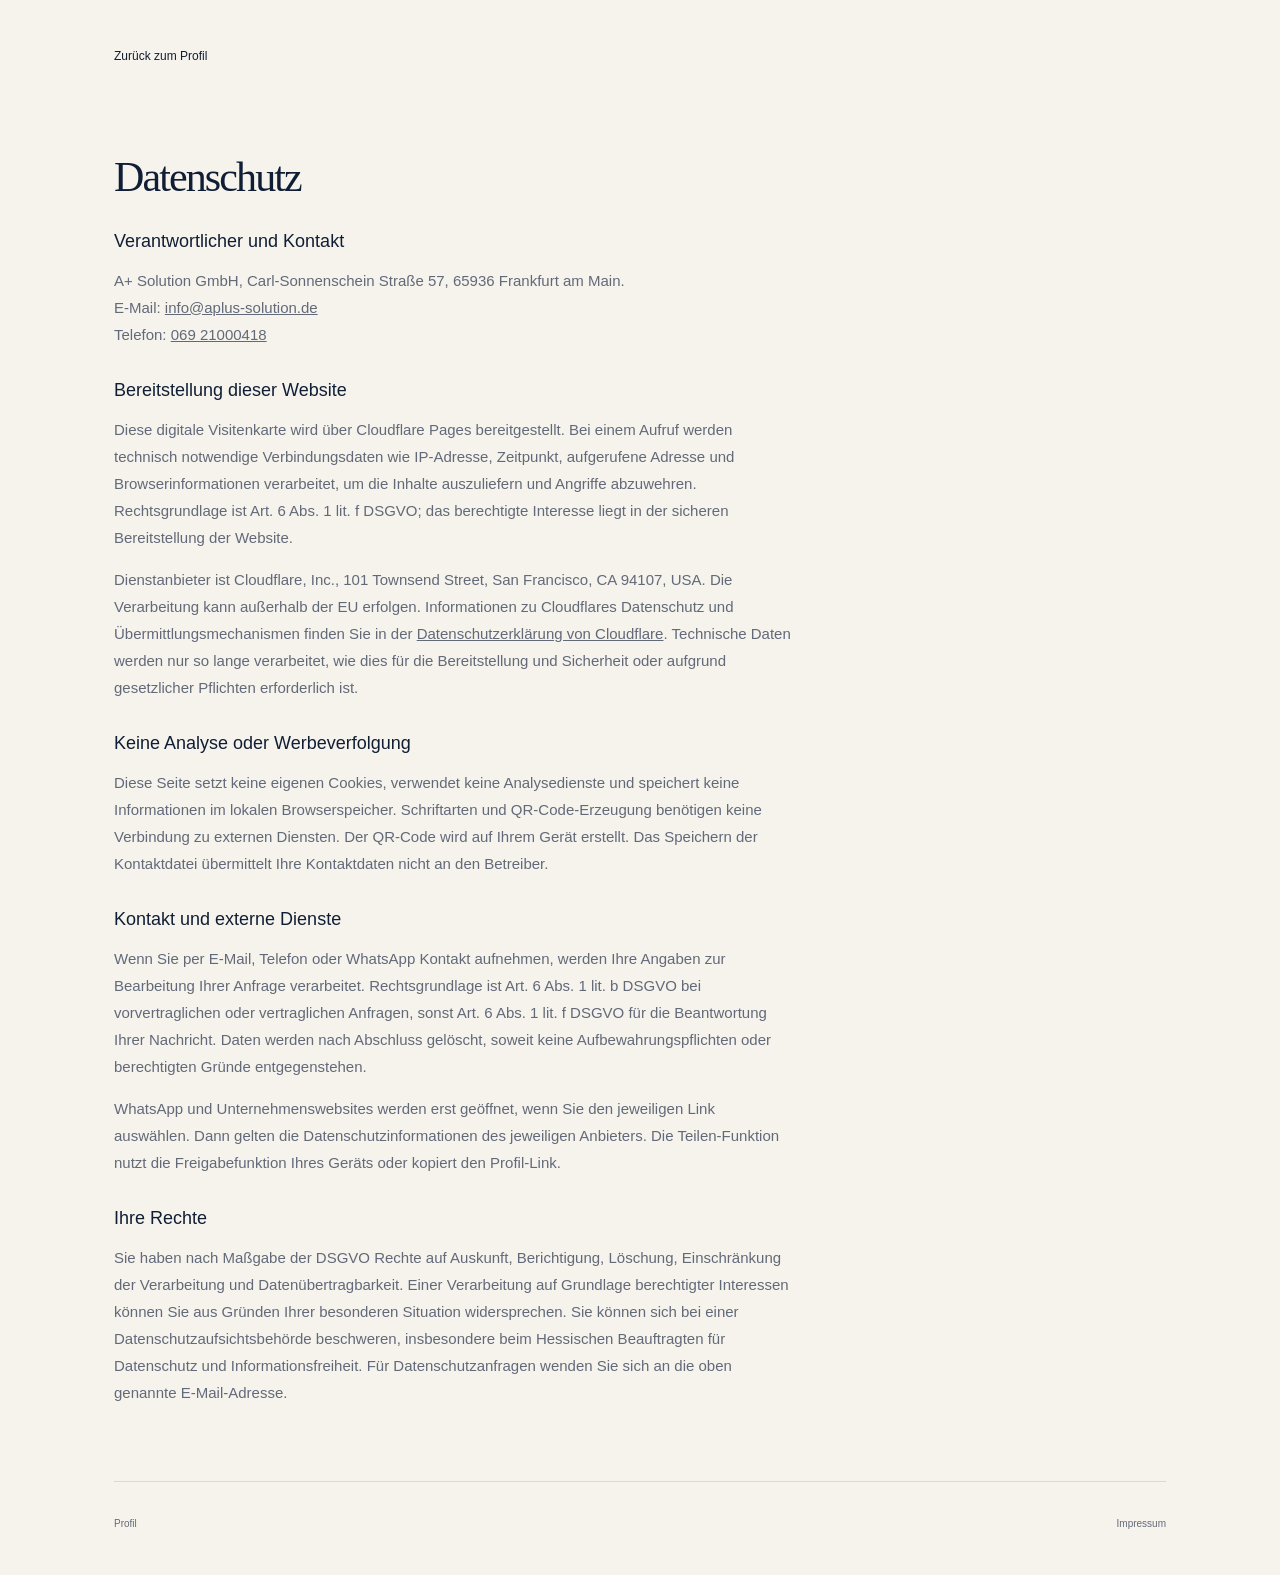
==== commit 7a33fd1c: "Make event contact card company-only, remove personal name everywhere" ====
--- a/datenschutz.html
+++ b/datenschutz.html
@@ -1 +1 @@
-<!doctype html><html lang="de"><head><meta charset="utf-8"><meta name="viewport" content="width=device-width,initial-scale=1"><meta name="robots" content="noindex"><title>Datenschutz · Ashkan Asadian</title><link rel="stylesheet" href="./styles.css?v=988e90525bb2"><link rel="icon" href="./favicon.svg"></head><body><div class="page"><header><a href="./">Zurück zum Profil</a></header><main class="legal"><h1>Datenschutz</h1><h2>Verantwortlicher und Kontakt</h2><p>A+ Solution GmbH, Carl-Sonnenschein Straße 57, 65936 Frankfurt am Main. Vertreten durch Ashkan Asadian G.<br>E-Mail: <a href="mailto:info@aplus-solution.de">info@aplus-solution.de</a><br>Telefon: <a href="tel:+496921000418">069 21000418</a></p><h2>Bereitstellung dieser Website</h2><p>Diese digitale Visitenkarte wird über Cloudflare Pages bereitgestellt. Bei einem Aufruf werden technisch notwendige Verbindungsdaten wie IP-Adresse, Zeitpunkt, aufgerufene Adresse und Browserinformationen verarbeitet, um die Inhalte auszuliefern und Angriffe abzuwehren. Rechtsgrundlage ist Art. 6 Abs. 1 lit. f DSGVO; das berechtigte Interesse liegt in der sicheren Bereitstellung der Website.</p><p>Dienstanbieter ist Cloudflare, Inc., 101 Townsend Street, San Francisco, CA 94107, USA. Die Verarbeitung kann außerhalb der EU erfolgen. Informationen zu Cloudflares Datenschutz und Übermittlungsmechanismen finden Sie in der <a href="https://www.cloudflare.com/privacypolicy/">Datenschutzerklärung von Cloudflare</a>. Technische Daten werden nur so lange verarbeitet, wie dies für die Bereitstellung und Sicherheit oder aufgrund gesetzlicher Pflichten erforderlich ist.</p><h2>Keine Analyse oder Werbeverfolgung</h2><p>Diese Seite setzt keine eigenen Cookies, verwendet keine Analysedienste und speichert keine Informationen im lokalen Browserspeicher. Schriftarten und QR-Code-Erzeugung benötigen keine Verbindung zu externen Diensten. Der QR-Code wird auf Ihrem Gerät erstellt. Das Speichern der Kontaktdatei übermittelt Ihre Kontaktdaten nicht an den Betreiber.</p><h2>Kontakt und externe Dienste</h2><p>Wenn Sie per E-Mail, Telefon oder WhatsApp Kontakt aufnehmen, werden Ihre Angaben zur Bearbeitung Ihrer Anfrage verarbeitet. Rechtsgrundlage ist Art. 6 Abs. 1 lit. b DSGVO bei vorvertraglichen oder vertraglichen Anfragen, sonst Art. 6 Abs. 1 lit. f DSGVO für die Beantwortung Ihrer Nachricht. Daten werden nach Abschluss gelöscht, soweit keine Aufbewahrungspflichten oder berechtigten Gründe entgegenstehen.</p><p>WhatsApp und Unternehmenswebsites werden erst geöffnet, wenn Sie den jeweiligen Link auswählen. Dann gelten die Datenschutzinformationen des jeweiligen Anbieters. Die Teilen-Funktion nutzt die Freigabefunktion Ihres Geräts oder kopiert den Profil-Link.</p><h2>Ihre Rechte</h2><p>Sie haben nach Maßgabe der DSGVO Rechte auf Auskunft, Berichtigung, Löschung, Einschränkung der Verarbeitung und Datenübertragbarkeit. Einer Verarbeitung auf Grundlage berechtigter Interessen können Sie aus Gründen Ihrer besonderen Situation widersprechen. Sie können sich bei einer Datenschutzaufsichtsbehörde beschweren, insbesondere beim Hessischen Beauftragten für Datenschutz und Informationsfreiheit. Für Datenschutzanfragen wenden Sie sich an die oben genannte E-Mail-Adresse.</p></main><footer><a href="./">Profil</a><a href="https://aplus-solution.de/impressum/">Impressum</a></footer></div></body></html>+<!doctype html><html lang="de"><head><meta charset="utf-8"><meta name="viewport" content="width=device-width,initial-scale=1"><meta name="robots" content="noindex"><title>Datenschutz · A+ Solution GmbH</title><link rel="stylesheet" href="./styles.css?v=988e90525bb2"><link rel="icon" href="./favicon.svg"></head><body><div class="page"><header><a href="./">Zurück zum Profil</a></header><main class="legal"><h1>Datenschutz</h1><h2>Verantwortlicher und Kontakt</h2><p>A+ Solution GmbH, Carl-Sonnenschein Straße 57, 65936 Frankfurt am Main. <br>E-Mail: <a href="mailto:info@aplus-solution.de">info@aplus-solution.de</a><br>Telefon: <a href="tel:+496921000418">069 21000418</a></p><h2>Bereitstellung dieser Website</h2><p>Diese digitale Visitenkarte wird über Cloudflare Pages bereitgestellt. Bei einem Aufruf werden technisch notwendige Verbindungsdaten wie IP-Adresse, Zeitpunkt, aufgerufene Adresse und Browserinformationen verarbeitet, um die Inhalte auszuliefern und Angriffe abzuwehren. Rechtsgrundlage ist Art. 6 Abs. 1 lit. f DSGVO; das berechtigte Interesse liegt in der sicheren Bereitstellung der Website.</p><p>Dienstanbieter ist Cloudflare, Inc., 101 Townsend Street, San Francisco, CA 94107, USA. Die Verarbeitung kann außerhalb der EU erfolgen. Informationen zu Cloudflares Datenschutz und Übermittlungsmechanismen finden Sie in der <a href="https://www.cloudflare.com/privacypolicy/">Datenschutzerklärung von Cloudflare</a>. Technische Daten werden nur so lange verarbeitet, wie dies für die Bereitstellung und Sicherheit oder aufgrund gesetzlicher Pflichten erforderlich ist.</p><h2>Keine Analyse oder Werbeverfolgung</h2><p>Diese Seite setzt keine eigenen Cookies, verwendet keine Analysedienste und speichert keine Informationen im lokalen Browserspeicher. Schriftarten und QR-Code-Erzeugung benötigen keine Verbindung zu externen Diensten. Der QR-Code wird auf Ihrem Gerät erstellt. Das Speichern der Kontaktdatei übermittelt Ihre Kontaktdaten nicht an den Betreiber.</p><h2>Kontakt und externe Dienste</h2><p>Wenn Sie per E-Mail, Telefon oder WhatsApp Kontakt aufnehmen, werden Ihre Angaben zur Bearbeitung Ihrer Anfrage verarbeitet. Rechtsgrundlage ist Art. 6 Abs. 1 lit. b DSGVO bei vorvertraglichen oder vertraglichen Anfragen, sonst Art. 6 Abs. 1 lit. f DSGVO für die Beantwortung Ihrer Nachricht. Daten werden nach Abschluss gelöscht, soweit keine Aufbewahrungspflichten oder berechtigten Gründe entgegenstehen.</p><p>WhatsApp und Unternehmenswebsites werden erst geöffnet, wenn Sie den jeweiligen Link auswählen. Dann gelten die Datenschutzinformationen des jeweiligen Anbieters. Die Teilen-Funktion nutzt die Freigabefunktion Ihres Geräts oder kopiert den Profil-Link.</p><h2>Ihre Rechte</h2><p>Sie haben nach Maßgabe der DSGVO Rechte auf Auskunft, Berichtigung, Löschung, Einschränkung der Verarbeitung und Datenübertragbarkeit. Einer Verarbeitung auf Grundlage berechtigter Interessen können Sie aus Gründen Ihrer besonderen Situation widersprechen. Sie können sich bei einer Datenschutzaufsichtsbehörde beschweren, insbesondere beim Hessischen Beauftragten für Datenschutz und Informationsfreiheit. Für Datenschutzanfragen wenden Sie sich an die oben genannte E-Mail-Adresse.</p></main><footer><a href="./">Profil</a><a href="https://aplus-solution.de/impressum/">Impressum</a></footer></div></body></html>
